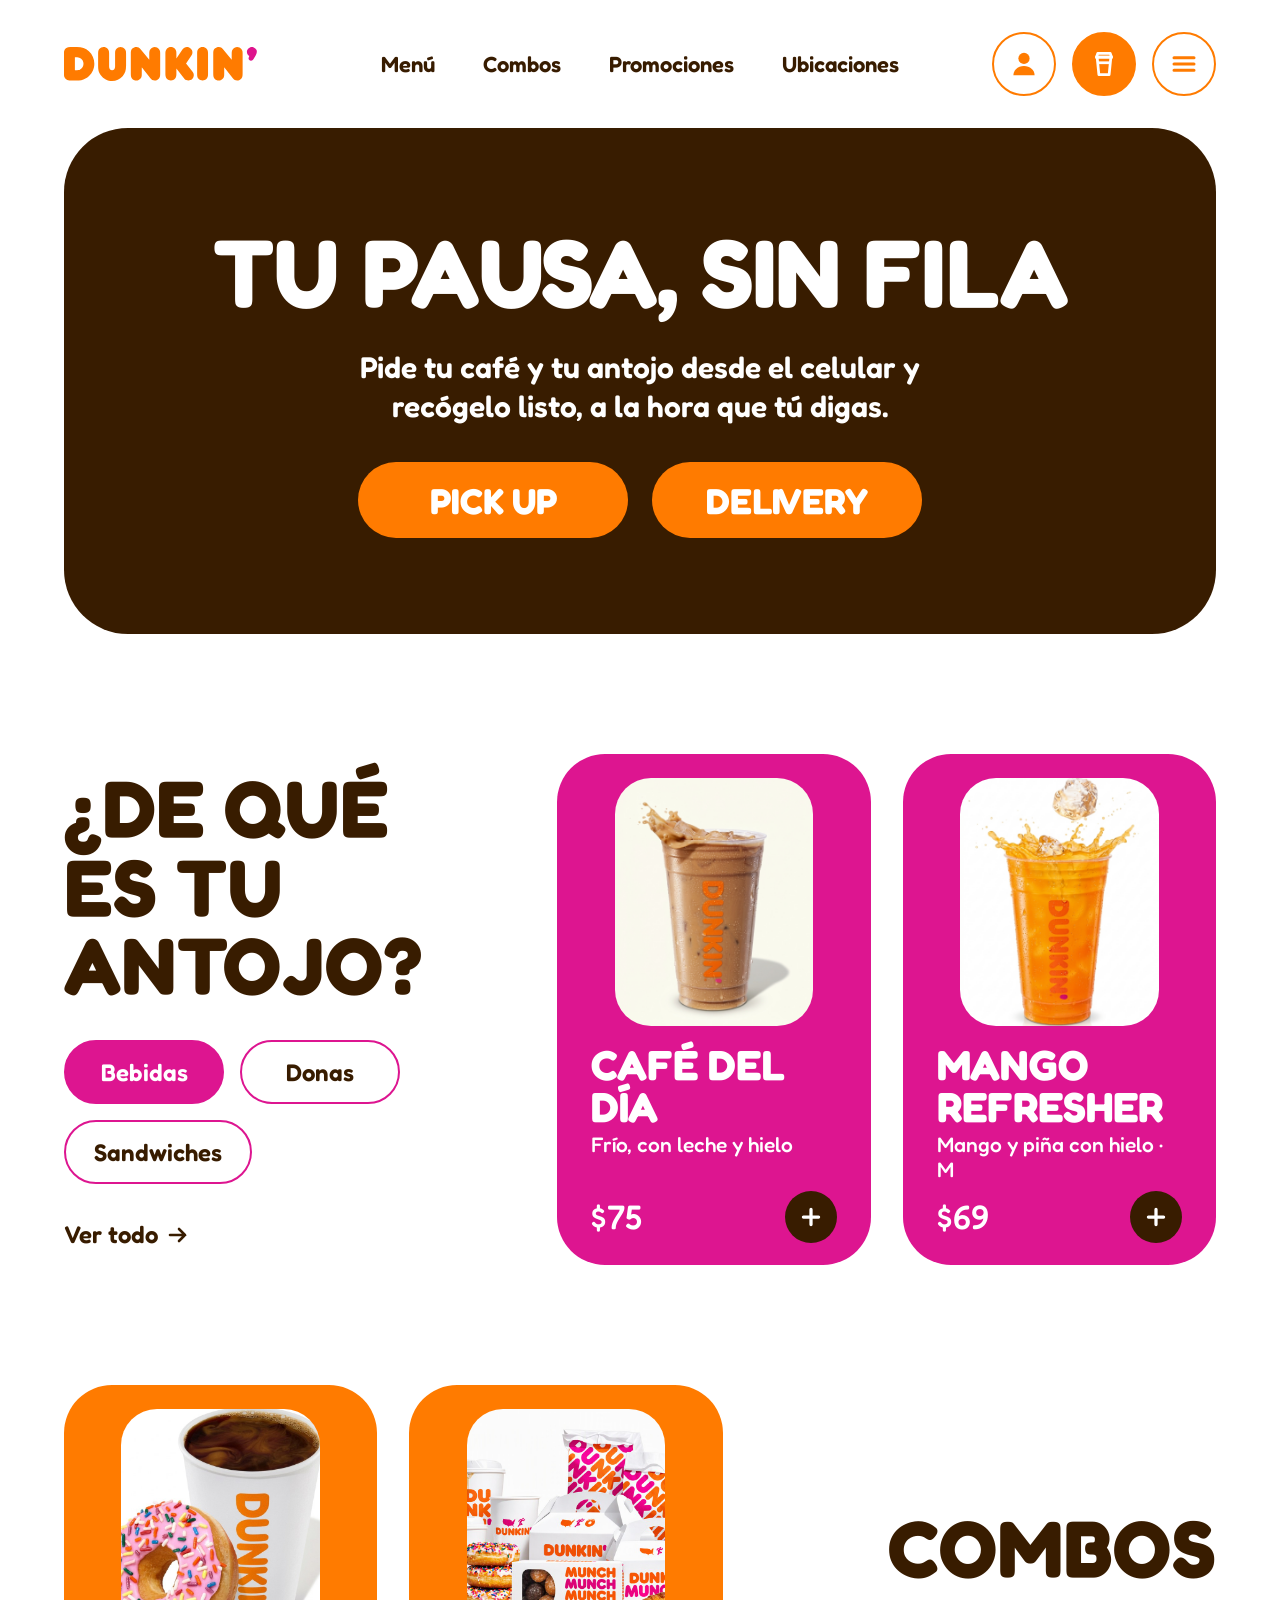
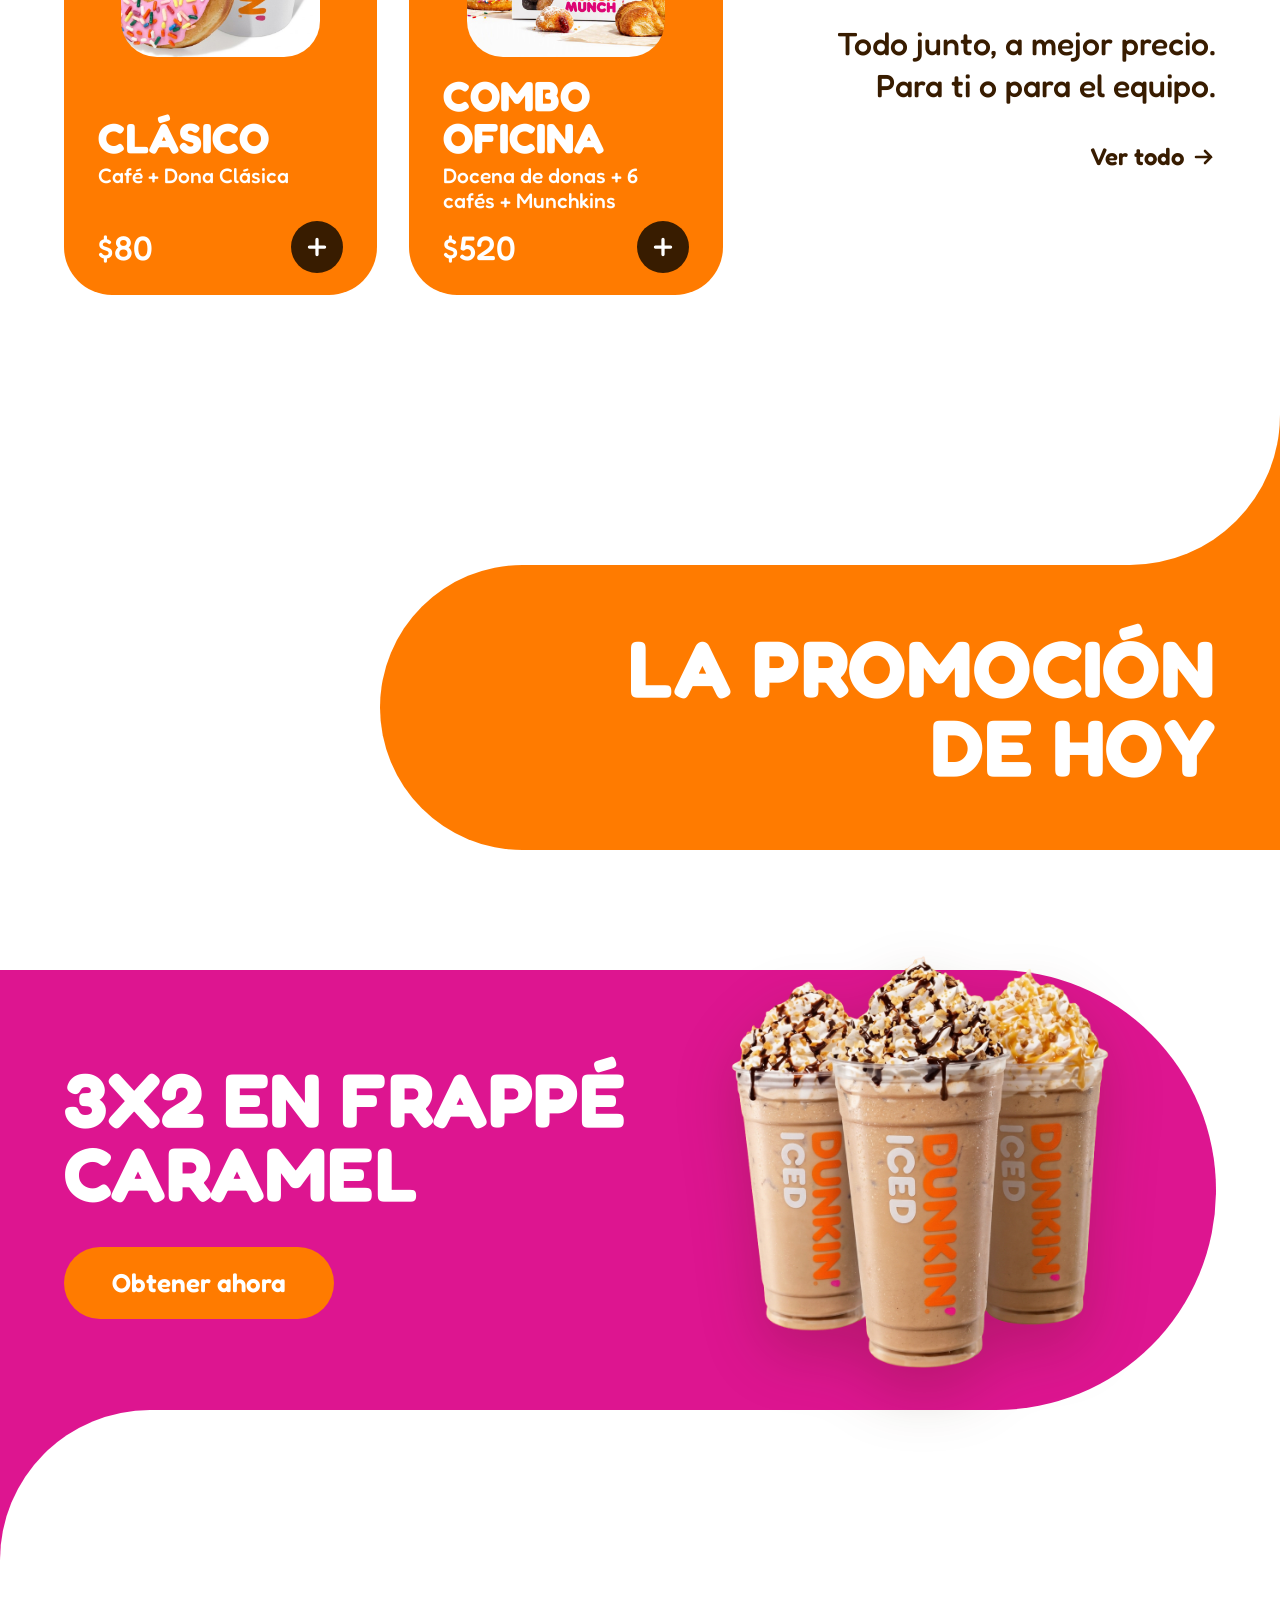
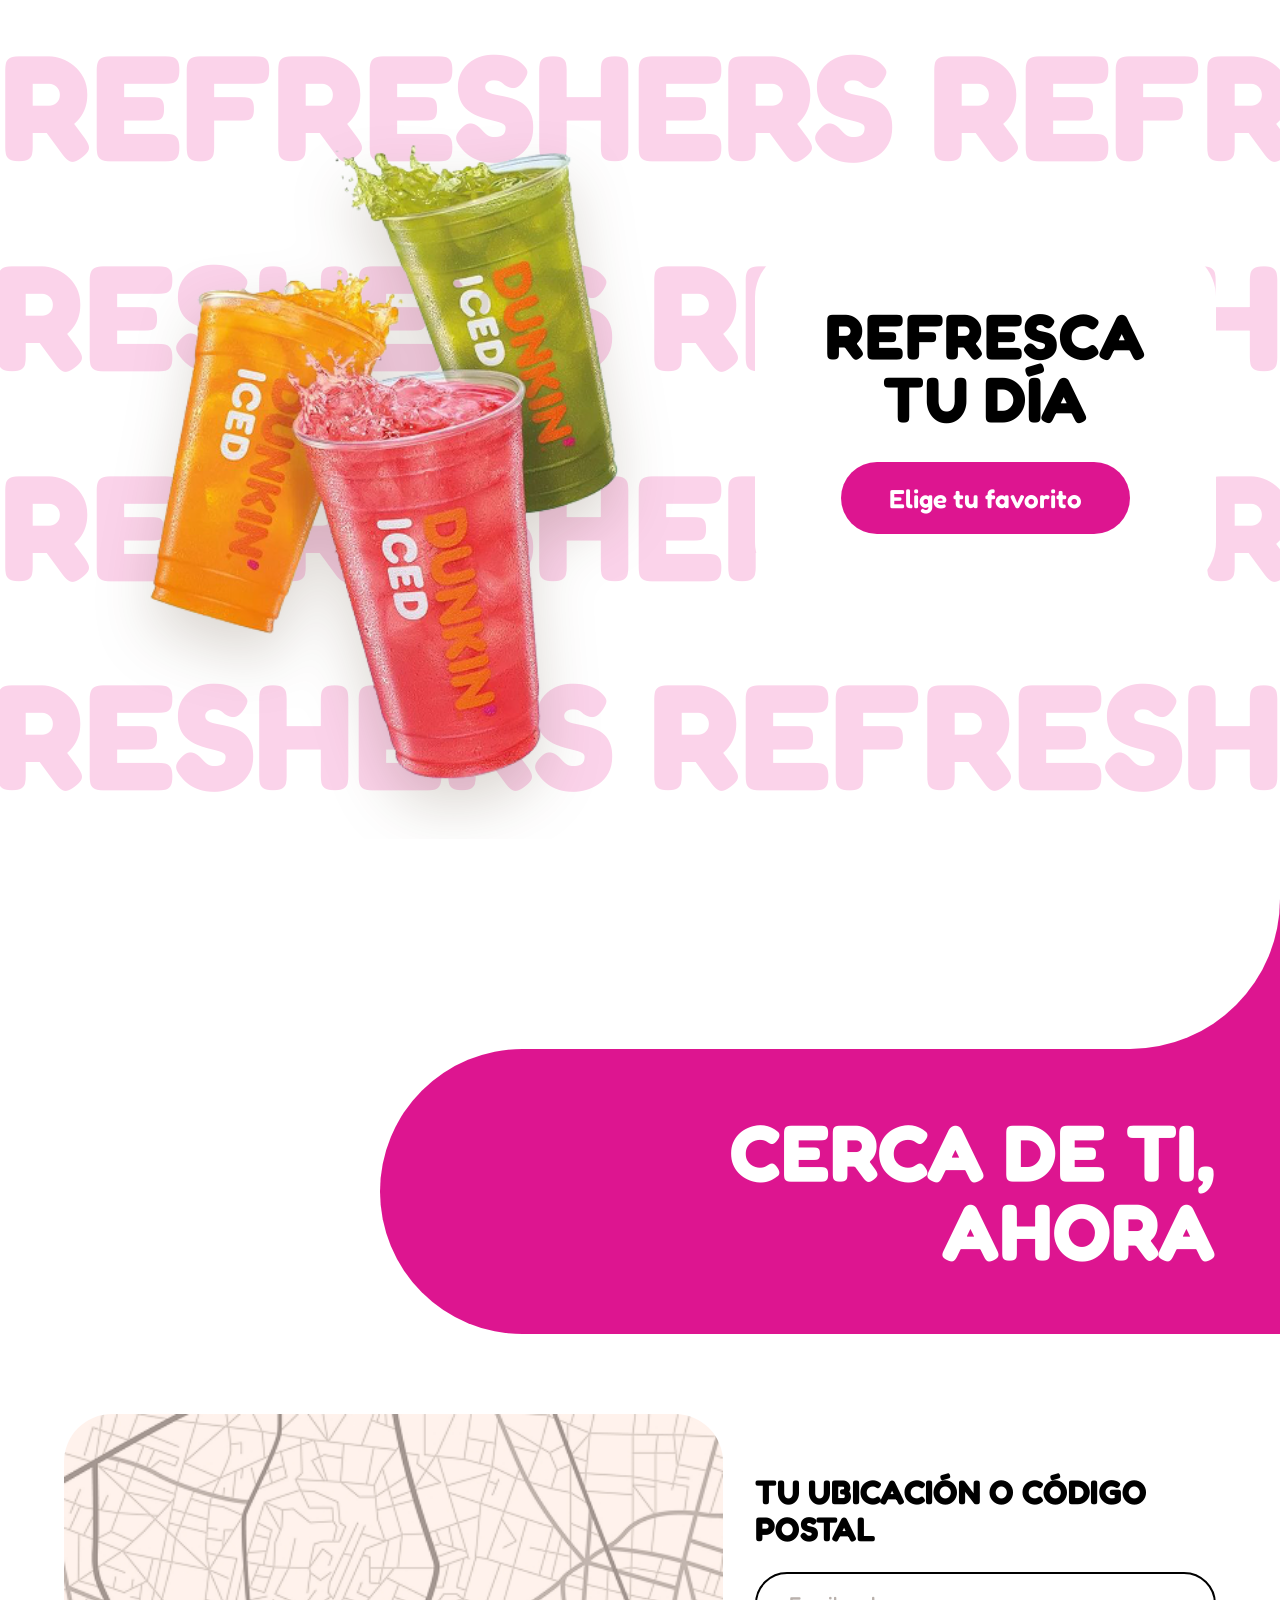
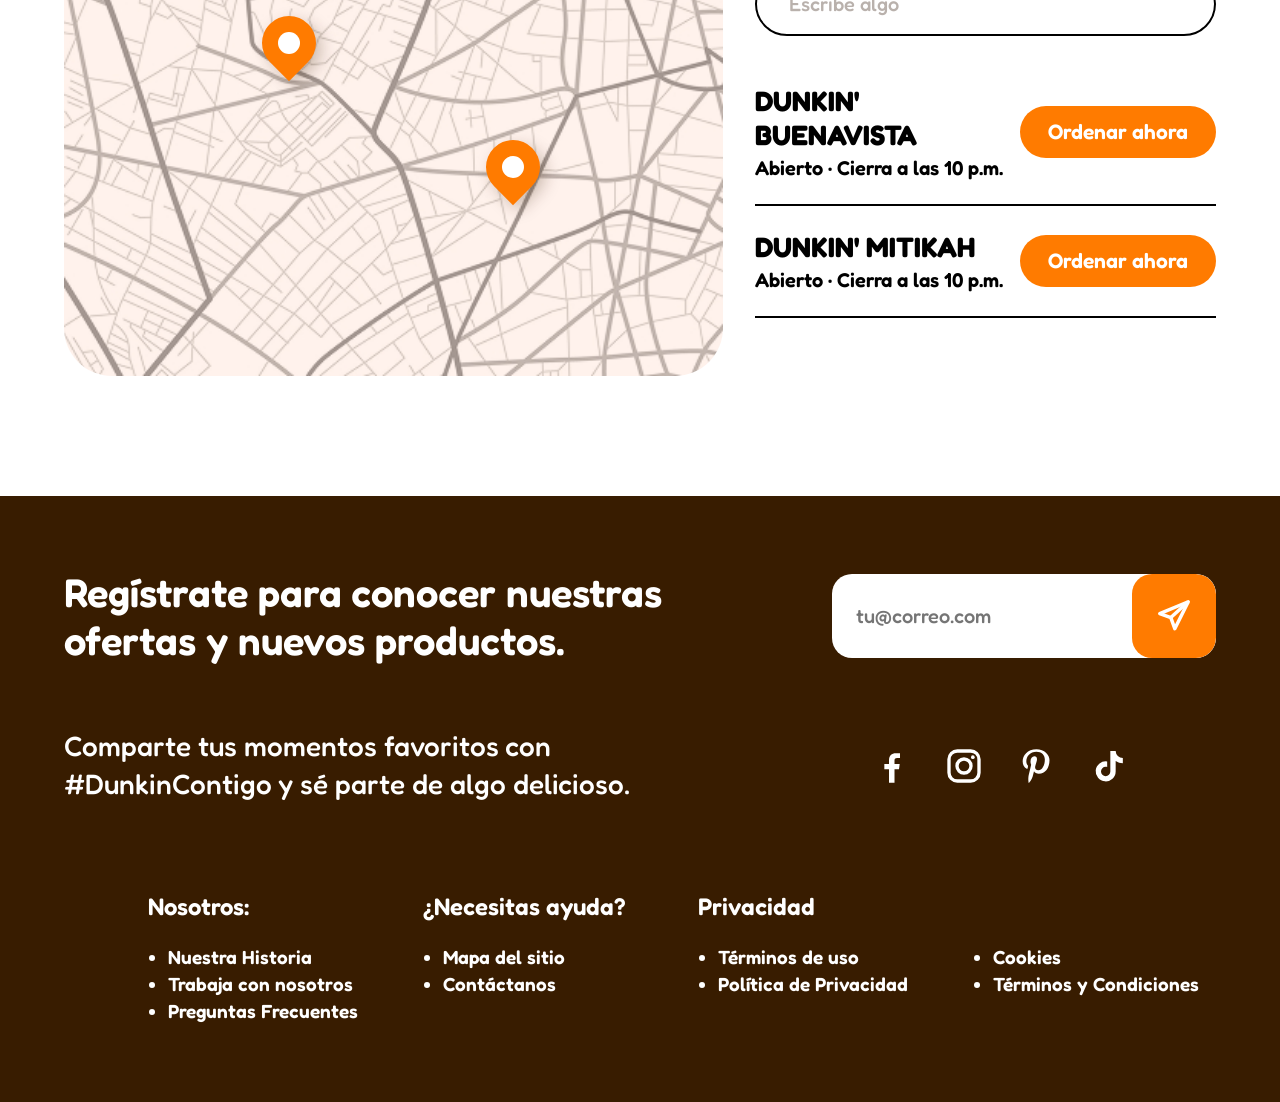
==== index.html @ 690b3f0c "Rediseño Dunkin': landing y pantallas de menú Landing, Bebidas, Refreshers, Donas, Sándwiches y Comb" ====
<!DOCTYPE html>
<html lang="es">
<head>
  <meta charset="UTF-8">
  <meta name="viewport" content="width=device-width, initial-scale=1.0">
  <title>Dunkin' | Tu pausa, sin fila</title>
  <meta name="description" content="Pide tu café y tu antojo desde el celular y recógelo listo, a la hora que tú digas.">

  <!-- Tipografía: Fredoka (Google Fonts) -->
  <link rel="preconnect" href="https://fonts.googleapis.com">
  <link rel="preconnect" href="https://fonts.gstatic.com" crossorigin>
  <link href="https://fonts.googleapis.com/css2?family=Fredoka:wdth,wght@75..125,300..700&display=swap" rel="stylesheet">

  <link rel="stylesheet" href="css/styles.css?v=3">
</head>
<body>
<div class="page">

  <!-- ========== HEADER ========== -->
  <header class="header container">
    <a href="index.html" class="header__logo" aria-label="Dunkin' inicio">
      <img src="img/logo.svg" alt="Dunkin'" width="194" height="34">
    </a>

    <nav class="header__nav" id="menu-principal" aria-label="Principal">
      <a href="bebidas.html">Menú</a>
      <a href="#combos">Combos</a>
      <a href="#promocion">Promociones</a>
      <a href="#ubicaciones">Ubicaciones</a>
    </nav>

    <div class="header__actions">
      <a href="#" class="icon-btn icon-btn--outline" aria-label="Mi cuenta">
        <svg viewBox="0 0 24 24" aria-hidden="true"><circle cx="12" cy="7.5" r="4.5" fill="currentColor"/><path d="M3.5 21c0-4.4 3.8-7.5 8.5-7.5s8.5 3.1 8.5 7.5z" fill="currentColor"/></svg>
      </a>
      <a href="bebidas.html#carrito" class="icon-btn icon-btn--fill" aria-label="Mi pedido">
        <svg viewBox="0 0 24 24" aria-hidden="true" fill="none" stroke="currentColor" stroke-width="2.2" stroke-linejoin="round"><path d="M7 3.5h10l1 3H6z"/><path d="M5 6.5h14"/><path d="M6.5 6.5l1.4 14h8.2l1.4-14"/><path d="M7.2 11h9.6"/></svg>
        <span class="cart-badge" id="cart-badge" hidden>0</span>
      </a>
      <button class="icon-btn icon-btn--outline header__burger" id="burger" aria-label="Abrir menú" aria-expanded="false" aria-controls="menu-panel">
        <svg viewBox="0 0 24 24" aria-hidden="true" fill="none" stroke="currentColor" stroke-width="2.4" stroke-linecap="round"><path d="M4 7h16M4 12h16M4 17h16"/></svg>
      </button>
    </div>

    <!-- Menú desplegable (botón de 3 líneas) -->
    <nav class="menu-panel" id="menu-panel" aria-label="Menú completo" hidden>
      <ul>
        <li><a href="bebidas.html">Menú</a></li>
        <li><a href="#combos">Combos</a></li>
        <li><a href="#promocion">Promociones</a></li>
        <li><a href="#ubicaciones">Ubicaciones</a></li>
      </ul>
      <ul class="menu-panel__sub">
        <li><a href="#">Nuestra Historia</a></li>
        <li><a href="#">Preguntas Frecuentes</a></li>
        <li><a href="#">Contáctanos</a></li>
      </ul>
    </nav>
  </header>

  <main>

    <!-- ========== HERO ========== -->
    <section class="container">
      <div class="hero">
        <h1 class="hero__title">Tu pausa, sin fila</h1>
        <p class="hero__text">Pide tu café y tu antojo desde el celular y recógelo listo, a la hora que tú digas.</p>
        <div class="hero__actions">
          <a href="#ubicaciones" class="btn btn--orange btn--xl">Pick up</a>
          <a href="#" class="btn btn--orange btn--xl">Delivery</a>
        </div>
      </div>
    </section>

    <!-- ========== ¿DE QUÉ ES TU ANTOJO? ========== -->
    <section class="feature container" id="antojo">
      <div class="feature__side">
        <h2 class="title-xl">¿De qué es tu antojo?</h2>

        <div class="tabs" role="tablist" aria-label="Categorías del menú">
          <button class="tab is-active" role="tab" aria-selected="true" data-cat="bebidas">Bebidas</button>
          <button class="tab" role="tab" aria-selected="false" data-cat="donas">Donas</button>
          <button class="tab" role="tab" aria-selected="false" data-cat="sandwiches">Sandwiches</button>
        </div>

        <a href="bebidas.html" class="link-more" id="antojo-ver-todo">Ver todo
          <svg viewBox="0 0 24 24" aria-hidden="true" fill="none" stroke="currentColor" stroke-width="2.6" stroke-linecap="round"><path d="M4 12h15M13 6l6 6-6 6"/></svg>
        </a>
      </div>

      <!-- Las tarjetas se generan con JS según la pestaña (ver js/main.js) -->
      <div class="feature__cards" id="antojo-cards" role="tabpanel" aria-live="polite"></div>
    </section>

    <!-- ========== COMBOS ========== -->
    <section class="feature feature--reverse container" id="combos">
      <div class="feature__cards">
        <article class="card card--orange">
          <div class="card__media">
            <img src="img/combos/clasico.jpg" alt="Café con dona glaseada">
          </div>
          <h3 class="card__title">Clásico</h3>
          <p class="card__desc">Café + Dona Clásica</p>
          <div class="card__foot">
            <p class="card__price">$80</p>
            <button class="add-btn" data-name="Clásico" data-price="80" aria-label="Agregar Clásico">
              <svg viewBox="0 0 24 24" aria-hidden="true"><path d="M12 5v14M5 12h14"/></svg>
            </button>
          </div>
        </article>

        <article class="card card--orange">
          <div class="card__media">
            <img src="img/combos/combo_oficina.jpg" alt="Caja de donas con seis cafés">
          </div>
          <h3 class="card__title">Combo oficina</h3>
          <p class="card__desc">Docena de donas + 6 cafés + Munchkins</p>
          <div class="card__foot">
            <p class="card__price">$520</p>
            <button class="add-btn" data-name="Combo oficina" data-price="520" aria-label="Agregar Combo oficina">
              <svg viewBox="0 0 24 24" aria-hidden="true"><path d="M12 5v14M5 12h14"/></svg>
            </button>
          </div>
        </article>
      </div>

      <div class="feature__side feature__side--right">
        <h2 class="title-xl">Combos</h2>
        <p class="feature__text">Todo junto, a mejor precio.<br>Para ti o para el equipo.</p>
        <a href="combos.html" class="link-more">Ver todo
          <svg viewBox="0 0 24 24" aria-hidden="true" fill="none" stroke="currentColor" stroke-width="2.6" stroke-linecap="round"><path d="M4 12h15M13 6l6 6-6 6"/></svg>
        </a>
      </div>
    </section>

    <!-- ========== LA PROMOCIÓN DE HOY ========== -->
    <section id="promocion" class="promo-section">
      <!-- Conector: caja naranja debajo de una blanca con esquina redondeada -->
      <div class="conector conector--orange" aria-hidden="true"><div class="conector__blanco"></div></div>
      <div class="label-box label-box--orange">
        <h2 class="title-xl">La promoción<br>de hoy</h2>
      </div>

      <div class="promo">
        <div class="promo__text">
          <h3 class="title-lg">3x2 en frappé<br>caramel</h3>
          <a href="#" class="btn btn--orange btn--lg">Obtener ahora</a>
        </div>
        <img class="promo__img" src="img/frappes.png" alt="Tres frappés de caramelo con crema batida">
      </div>
      <!-- Conector inferior: la banda rosa baja por la izquierda y se curva hacia el blanco -->
      <div class="conector conector--pink conector--bottom" aria-hidden="true"><div class="conector__blanco"></div></div>
    </section>

    <!-- ========== REFRESHERS ========== -->
    <section class="refreshers">
      <div class="refreshers__words" aria-hidden="true">
        <span>Refreshers Refreshers Refreshers</span>
        <span>Refreshers Refreshers Refreshers</span>
        <span>Refreshers Refreshers Refreshers</span>
        <span>Refreshers Refreshers Refreshers</span>
      </div>

      <div class="refreshers__inner container">
        <img class="refreshers__img" src="img/rfrshrs.png" alt="Refreshers de mango, fresa y té verde">
        <div class="refreshers__cta">
          <h2 class="title-lg">Refresca tu día</h2>
          <a href="refreshers.html" class="btn btn--pink btn--lg">Elige tu favorito</a>
        </div>
      </div>
    </section>

    <!-- ========== CERCA DE TI ========== -->
    <section id="ubicaciones" class="locations-section">
      <div class="conector conector--pink" aria-hidden="true"><div class="conector__blanco"></div></div>
      <div class="label-box label-box--pink">
        <h2 class="title-xl">Cerca de ti,<br>ahora</h2>
      </div>

      <div class="locations container">
        <div class="locations__map">
          <img src="img/mapa.jpg" alt="Mapa con las sucursales cercanas">
          <span class="pin" style="left:30%; top:36%;" aria-hidden="true"></span>
          <span class="pin" style="left:64%; top:58%;" aria-hidden="true"></span>
        </div>

        <div class="locations__panel">
          <label for="buscar-sucursal" class="locations__label">Tu ubicación o código postal</label>
          <input id="buscar-sucursal" class="input" type="search" placeholder="Escribe algo" autocomplete="postal-code">

          <ul class="stores" id="stores">
            <li class="store" data-search="buenavista cuauhtemoc 06350">
              <div>
                <h3 class="store__name">Dunkin' Buenavista</h3>
                <p class="store__hours">Abierto · Cierra a las 10 p.m.</p>
              </div>
              <a href="#" class="btn btn--orange btn--sm">Ordenar ahora</a>
            </li>
            <li class="store" data-search="mitikah coyoacan 04000 benito juarez">
              <div>
                <h3 class="store__name">Dunkin' Mitikah</h3>
                <p class="store__hours">Abierto · Cierra a las 10 p.m.</p>
              </div>
              <a href="#" class="btn btn--orange btn--sm">Ordenar ahora</a>
            </li>
          </ul>
          <p class="stores__empty" id="stores-empty" hidden>No encontramos sucursales con ese dato. Prueba con otra colonia o código postal.</p>
        </div>
      </div>
    </section>

  </main>

  <!-- ========== FOOTER ========== -->
  <footer class="footer">
    <div class="container">
      <div class="footer__top">
        <h2 class="footer__title"><span class="solo-escritorio">Regístrate para conocer nuestras ofertas y nuevos productos.</span><span class="solo-movil">Promos y nuevos productos directo a tu correo</span></h2>

        <form class="newsletter" id="newsletter" novalidate>
          <label for="correo" class="sr-only">Correo electrónico</label>
          <input id="correo" type="email" placeholder="tu@correo.com" autocomplete="email" required>
          <button type="submit" aria-label="Enviar correo">
            <svg viewBox="0 0 24 24" aria-hidden="true" fill="none" stroke="currentColor" stroke-width="2.2" stroke-linejoin="round"><path d="M21 3L3 10.5l7 2.5 2.5 7z"/><path d="M21 3L10 13"/></svg>
          </button>
          <p class="newsletter__msg" id="newsletter-msg" role="status"></p>
        </form>
      </div>

      <div class="footer__middle">
        <p class="footer__text">Comparte tus momentos favoritos con<br>#DunkinContigo y sé parte de algo delicioso.</p>

        <div class="social">
          <a href="#" aria-label="Facebook"><svg viewBox="0 0 24 24" aria-hidden="true" fill="currentColor"><path d="M13.5 22v-8h2.7l.4-3.2h-3.1V8.8c0-.9.3-1.6 1.6-1.6h1.7V4.4c-.3 0-1.3-.1-2.5-.1-2.5 0-4.1 1.5-4.1 4.2v2.3H7.4V14h2.8v8z"/></svg></a>
          <a href="#" aria-label="Instagram"><svg viewBox="0 0 24 24" aria-hidden="true" fill="none" stroke="currentColor" stroke-width="2"><rect x="3" y="3" width="18" height="18" rx="5"/><circle cx="12" cy="12" r="4.2"/><circle cx="17.3" cy="6.7" r="1.1" fill="currentColor" stroke="none"/></svg></a>
          <a href="#" class="social__pin" aria-label="Pinterest"><svg viewBox="0 0 24 24" aria-hidden="true" fill="currentColor"><path d="M12.3 2C6.8 2 4 5.9 4 9.2c0 2 .8 3.8 2.4 4.4.3.1.5 0 .6-.3l.2-1c.1-.3 0-.4-.2-.7-.5-.6-.8-1.3-.8-2.4 0-3.1 2.3-5.8 6-5.8 3.3 0 5.1 2 5.1 4.7 0 3.5-1.6 6.5-3.9 6.5-1.3 0-2.2-1-1.9-2.3.4-1.5 1.1-3.2 1.1-4.3 0-1-.5-1.8-1.6-1.8-1.3 0-2.3 1.3-2.3 3.1 0 1.1.4 1.9.4 1.9l-1.5 6.4c-.4 1.9-.1 4.2 0 4.4 0 .1.2.2.3.1.1-.2 1.6-2 2.1-3.8l.8-3.2c.4.8 1.6 1.5 2.9 1.5 3.8 0 6.4-3.5 6.4-8.1C20.2 5.4 17 2 12.3 2z"/></svg></a>
          <a href="#" aria-label="TikTok"><svg viewBox="0 0 24 24" aria-hidden="true" fill="currentColor"><path d="M16.6 3h-3.2v12.3a2.8 2.8 0 1 1-2.8-2.8c.3 0 .6 0 .9.1V9.3a6 6 0 1 0 5.1 6V9a7.4 7.4 0 0 0 4.3 1.4V7.2a4.3 4.3 0 0 1-4.3-4.2z"/></svg></a>
        </div>
      </div>

      <div class="footer__links">
        <div class="footer__col">
          <h3>Nosotros:</h3>
          <ul>
            <li><a href="#">Nuestra Historia</a></li>
            <li><a href="#">Trabaja con nosotros</a></li>
            <li><a href="#">Preguntas Frecuentes</a></li>
          </ul>
        </div>
        <div class="footer__col">
          <h3>¿Necesitas ayuda?</h3>
          <ul>
            <li><a href="#">Mapa del sitio</a></li>
            <li><a href="#">Contáctanos</a></li>
          </ul>
        </div>
        <div class="footer__col">
          <h3>Privacidad</h3>
          <ul>
            <li><a href="#">Términos de uso</a></li>
            <li><a href="#">Política de Privacidad</a></li>
          </ul>
        </div>
        <div class="footer__col footer__col--no-title">
          <ul>
            <li><a href="#">Cookies</a></li>
            <li><a href="#">Términos y Condiciones</a></li>
          </ul>
        </div>
      </div>
    </div>
  </footer>

  <div class="toast" id="toast" role="status" aria-live="polite"></div>
</div>

<script src="js/carrito.js?v=3"></script>
<script src="js/main.js?v=3"></script>
</body>
</html>
---- css/styles.css ----
/* =========================================================
   DUNKIN' · Landing (desktop 1512 px + adaptación a móvil)
   Rediseño: Yañez Cruz María Fernanda Daniela
   ========================================================= */

/* ---------- 1. Variables ---------- */
:root {
  /* Colores de marca */
  --orange: #FF7B00;
  --pink: #DD1590;
  --brown: #381C00;
  --pink-soft: #FBD3EA;
  --white: #FFFFFF;
  --black: #000000;
  --gray-placeholder: #B9B1AC;

  /* Tipografía */
  --font: "Fredoka", "Arial Rounded MT Bold", sans-serif;

  /* Medidas */
  --page: 1512px;        /* ancho del frame de escritorio */
  --gutter: 64px;        /* margen lateral */
  --gap: 32px;           /* separación entre columnas */
  --radius-xl: 64px;
  --radius-lg: 48px;
  --radius-md: 36px;
  --radius-sm: 20px;
}

/* ---------- 2. Tipografía Fredoka (clases de Google Fonts) ---------- */
.fredoka-regular,
.fredoka-medium,
.fredoka-semibold,
.fredoka-bold,
body {
  font-family: var(--font);
  font-optical-sizing: auto;
  font-style: normal;
  font-variation-settings: "wdth" 100;
}
.fredoka-regular  { font-weight: 400; }
.fredoka-medium   { font-weight: 500; }
.fredoka-semibold { font-weight: 600; }
.fredoka-bold     { font-weight: 700; }

/* ---------- 3. Base ---------- */
*,
*::before,
*::after { box-sizing: border-box; }

html { scroll-behavior: smooth; }

body {
  margin: 0;
  background: var(--white);
  color: var(--brown);
  font-weight: 500;
}

img { display: block; max-width: 100%; }
[hidden] { display: none !important; }
a { color: inherit; }
ul { margin: 0; padding: 0; }
h1, h2, h3, p { margin: 0; }
button { font: inherit; }

.page {
  max-width: var(--page);
  margin: 0 auto;
  overflow: hidden;
}

.container {
  padding-left: var(--gutter);
  padding-right: var(--gutter);
}

.solo-movil { display: none; }
.sr-only {
  position: absolute;
  width: 1px; height: 1px;
  overflow: hidden;
  clip: rect(0 0 0 0);
  white-space: nowrap;
}

:focus-visible {
  outline: 3px solid var(--brown);
  outline-offset: 3px;
}

/* Títulos en mayúsculas */
.title-xl,
.title-lg {
  font-weight: 700;
  text-transform: uppercase;
  line-height: 0.98;
  letter-spacing: 0.01em;
  text-wrap: balance;
}
.title-xl { font-size: 80px; }
.title-lg { font-size: 64px; }

/* ---------- 4. Botones ---------- */
.btn {
  display: inline-flex;
  align-items: center;
  justify-content: center;
  border: 0;
  border-radius: 999px;
  font-weight: 600;
  text-decoration: none;
  cursor: pointer;
  transition: transform .15s ease, filter .15s ease;
}
.btn:hover { transform: translateY(-2px); filter: brightness(1.05); }

.btn--orange { background: var(--orange); color: var(--white); }
.btn--pink   { background: var(--pink);   color: var(--white); }

.btn--xl { height: 76px; min-width: 270px; padding: 0 36px; font-size: 36px; font-weight: 700; text-transform: uppercase; }
.btn--lg { height: 72px; padding: 0 48px; font-size: 26px; }
.btn--sm { height: 52px; padding: 0 28px; font-size: 21px; white-space: nowrap; }

.icon-btn {
  position: relative;
  width: 64px;
  height: 64px;
  border-radius: 50%;
  display: flex;
  align-items: center;
  justify-content: center;
  border: 2.5px solid var(--orange);
  cursor: pointer;
  text-decoration: none;
}
.icon-btn svg { width: 30px; height: 30px; }
.icon-btn--outline { background: var(--white); color: var(--orange); }
.icon-btn--fill    { background: var(--orange); color: var(--white); }

.cart-badge {
  position: absolute;
  top: -4px;
  right: -4px;
  min-width: 26px;
  height: 26px;
  padding: 0 6px;
  border-radius: 13px;
  background: var(--pink);
  color: var(--white);
  font-size: 15px;
  font-weight: 700;
  display: flex;
  align-items: center;
  justify-content: center;
}

.add-btn {
  width: 60px;
  height: 60px;
  flex: 0 0 auto;
  border: 0;
  border-radius: 50%;
  background: var(--brown);
  color: var(--white);
  display: flex;
  align-items: center;
  justify-content: center;
  cursor: pointer;
  transition: transform .15s ease;
}
.add-btn:hover { transform: scale(1.06); }
.add-btn svg { width: 30px; height: 30px; fill: none; stroke: currentColor; stroke-width: 3; stroke-linecap: round; }

.link-more {
  display: inline-flex;
  align-items: center;
  gap: 8px;
  font-size: 24px;
  font-weight: 600;
  text-decoration: none;
}
.link-more svg { width: 24px; height: 24px; transition: transform .15s ease; }
.link-more:hover svg { transform: translateX(4px); }

/* ---------- 5. Header ---------- */
.header {
  display: grid;
  grid-template-columns: 1fr auto 1fr;
  align-items: center;
  gap: 24px;
  padding-top: 32px;
  padding-bottom: 32px;
}
.header__logo img { width: 194px; height: auto; }

.header__nav {
  display: flex;
  gap: 48px;
  font-size: 22px;
  font-weight: 600;
}
.header__nav a { text-decoration: none; }
.header__nav a:hover { color: var(--orange); }

.header__actions {
  display: flex;
  gap: 16px;
  justify-content: flex-end;
}
.header { position: relative; }

/* Panel del menú (botón de 3 líneas) */
.menu-panel {
  position: absolute;
  top: calc(100% - 12px);
  right: var(--gutter);
  z-index: 30;
  width: 340px;
  padding: 28px 32px;
  border-radius: var(--radius-lg);
  background: var(--white);
  box-shadow: 0 18px 40px rgba(56, 28, 0, .18);
  display: flex;
  flex-direction: column;
  gap: 20px;
}
.menu-panel ul { list-style: none; display: flex; flex-direction: column; gap: 10px; }
.menu-panel a { text-decoration: none; font-size: 26px; font-weight: 600; }
.menu-panel a:hover { color: var(--orange); }
.menu-panel__sub { padding-top: 18px; border-top: 2px solid var(--pink-soft); }
.menu-panel__sub a { font-size: 19px; font-weight: 500; }


/* ---------- Header de páginas internas: botón de regreso + logo ---------- */
.header__brand { display: flex; align-items: center; gap: 20px; }
.back-btn {
  width: 56px;
  height: 56px;
  flex: 0 0 auto;
  border-radius: 50%;
  background: var(--orange);
  color: var(--white);
  display: flex;
  align-items: center;
  justify-content: center;
  transition: transform .15s ease;
}
.back-btn:hover { transform: translateX(-3px); }
.back-btn svg { width: 28px; height: 28px; }

/* ---------- 6. Hero ---------- */
.hero {
  background: var(--brown);
  color: var(--white);
  border-radius: var(--radius-xl);
  padding: 96px 48px;
  display: flex;
  flex-direction: column;
  align-items: center;
  gap: 28px;
  text-align: center;
}
.hero__title {
  font-size: 96px;
  font-weight: 700;
  text-transform: uppercase;
  line-height: 1;
}
.hero__text {
  max-width: 660px;
  font-size: 30px;
  font-weight: 600;
  line-height: 1.3;
}
.hero__actions {
  display: flex;
  gap: 24px;
  margin-top: 8px;
}

/* ---------- 7. Secciones con tarjetas (antojo / combos) ----------
   Rejilla de 12 columnas: texto en 5, tarjetas en 7.
   Las dos secciones comparten la misma rejilla para que
   los bordes de las tarjetas y los textos queden alineados. */
.feature {
  display: grid;
  grid-template-columns: repeat(12, minmax(0, 1fr));
  column-gap: var(--gap);
  align-items: center;
  padding-top: 120px;
}
.feature__side  { grid-column: 1 / span 5; display: flex; flex-direction: column; align-items: flex-start; gap: 36px; }
.feature__cards { grid-column: 6 / span 7; display: grid; grid-template-columns: repeat(2, minmax(0, 1fr)); gap: var(--gap); }

.feature--reverse .feature__cards { grid-column: 1 / span 7; grid-row: 1; }
.feature--reverse .feature__side  { grid-column: 8 / span 5; grid-row: 1; align-items: flex-end; text-align: right; }

.feature__text { font-size: 32px; font-weight: 500; line-height: 1.3; }

/* Pestañas */
.tabs { display: flex; flex-wrap: wrap; gap: 16px; }
.tab {
  height: 64px;
  min-width: 160px;
  padding: 0 28px;
  border: 2.5px solid var(--pink);
  border-radius: 999px;
  background: var(--white);
  color: var(--brown);
  font-size: 24px;
  font-weight: 600;
  cursor: pointer;
  transition: background .15s ease, color .15s ease;
}
.tab:hover { background: var(--pink-soft); }
.tab.is-active { background: var(--pink); color: var(--white); }

/* Tarjeta de producto
   Las tarjetas de una misma fila comparten filas (subgrid):
   foto · título · descripción · precio. Así el título, el precio
   y el botón quedan alineados sin dejar espacios vacíos. */
.feature__cards { grid-template-rows: repeat(4, auto); }
.card {
  display: grid;
  grid-row: span 4;
  grid-template-rows: subgrid;
  row-gap: 0;
  padding: 24px 26px 22px;
  border-radius: var(--radius-lg);
  color: var(--white);
}
.card--pink   { background: var(--pink); }
.card--orange { background: var(--orange); }

.card__media {
  width: 76%;
  aspect-ratio: 4 / 5;
  margin: 0 auto 18px;
  border-radius: var(--radius-md);
  background: var(--white);
  overflow: hidden;
  display: flex;
  align-items: center;
  justify-content: center;
}
.card__media img { width: 100%; height: 100%; object-fit: cover; }
.card__media--contain img { object-fit: contain; padding: 8%; }
.card__media--empty { color: var(--gray-placeholder); font-size: 18px; text-align: center; padding: 24px; }

.card__title {
  padding: 0 8px;
  font-size: 42px;
  font-weight: 700;
  text-transform: uppercase;
  line-height: 1;
  align-self: end;
}
.card__desc {
  padding: 0 8px;
  margin-top: 4px;
  font-size: 21px;
  font-weight: 500;
  line-height: 1.2;
}
.card__desc:empty { margin-top: 0; }
.card__foot {
  display: flex;
  align-items: center;
  justify-content: space-between;
  gap: 12px;
  padding: 0 8px;
  margin-top: 8px;
}
.card .add-btn { width: 52px; height: 52px; }
.card .add-btn svg { width: 26px; height: 26px; }
.card__price { font-size: 34px; font-weight: 500; }

/* ---------- 8. Cajas de título (bloques de color con border-radius) ---------- */
.label-box {
  width: min(900px, 100%);
  margin-left: auto;
  padding: 64px var(--gutter) 64px 120px;
  border-radius: 999px 0 0 999px;        /* lado izquierdo totalmente redondo */
  color: var(--white);
  text-align: right;
}
.label-box--orange { background: var(--orange); }
.label-box--pink   { background: var(--pink); }

/* Conector: caja de color debajo de una blanca.
   La esquina redondeada de la blanca deja ver el color
   y une visualmente la caja de título con lo de arriba. */
.conector { --c: var(--orange); background: var(--c); }
.conector--orange { --c: var(--orange); }
.conector--pink   { --c: var(--pink); }
.conector__blanco {
  height: 150px;
  background: var(--white);
  border-bottom-right-radius: 150px;
}
/* Versión inferior: el color baja por la izquierda y se curva hacia el blanco */
.conector--bottom .conector__blanco {
  border-bottom-right-radius: 0;
  border-top-left-radius: 150px;
}

/* ---------- 9. Promoción ---------- */
.promo-section { padding-top: 120px; }
.promo__text .title-lg { font-size: 76px; }

.promo {
  margin-top: 120px;
  margin-right: var(--gutter);
  border-radius: 0 999px 999px 0;        /* lado derecho totalmente redondo */
  background: var(--pink);
  display: grid;
  grid-template-columns: repeat(12, minmax(0, 1fr));
  column-gap: var(--gap);
  align-items: center;
  min-height: 440px;
}
.promo__text {
  grid-column: 1 / span 7;
  padding: 88px 0 88px var(--gutter);
  display: flex;
  flex-direction: column;
  align-items: flex-start;
  gap: 36px;
  color: var(--white);
}
.promo__img {
  grid-column: 8 / span 4;
  width: min(520px, 100%);
  margin: -150px auto -40px;
  filter: drop-shadow(0 24px 30px rgba(56, 28, 0, .22));
}

/* ---------- 10. Refreshers ---------- */
.refreshers {
  position: relative;
  margin-top: 40px;
  padding: 40px 0;
  overflow: hidden;
}
.refreshers__words {
  position: absolute;
  inset: 0;
  display: flex;
  flex-direction: column;
  justify-content: space-around;
  pointer-events: none;
}
.refreshers__words span {
  font-size: 150px;
  font-weight: 700;
  line-height: 1;
  text-transform: uppercase;
  white-space: nowrap;
  color: var(--pink-soft);
}
.refreshers__words span:nth-child(even) { transform: translateX(-280px); }

.refreshers__inner {
  position: relative;
  display: grid;
  grid-template-columns: repeat(12, minmax(0, 1fr));
  column-gap: var(--gap);
  align-items: center;
}
.refreshers__img {
  grid-column: 1 / span 7;
  width: min(560px, 100%);
  justify-self: center;
  filter: drop-shadow(0 26px 30px rgba(56, 28, 0, .18));
}
.refreshers__cta {
  grid-column: 8 / span 5;
  background: var(--white);
  border-radius: var(--radius-lg);
  padding: 56px 40px;
  display: flex;
  flex-direction: column;
  align-items: center;
  gap: 32px;
  text-align: center;
  color: var(--black);
}

/* ---------- 11. Ubicaciones ---------- */
.locations-section { padding-top: 60px; }

.locations {
  display: grid;
  grid-template-columns: repeat(12, minmax(0, 1fr));
  column-gap: var(--gap);
  align-items: center;
  padding-top: 80px;
  padding-bottom: 120px;
}
.locations__map {
  grid-column: 1 / span 7;
  position: relative;
  aspect-ratio: 430 / 367;
  border-radius: var(--radius-lg);
  overflow: hidden;
}
.locations__map img { width: 100%; height: 100%; object-fit: cover; }

.pin {
  position: absolute;
  width: 54px;
  height: 54px;
  border-radius: 50% 50% 50% 0;
  transform: rotate(-45deg);
  background: var(--orange);
  box-shadow: 0 8px 16px rgba(56, 28, 0, .25);
}
.pin::after {
  content: "";
  position: absolute;
  inset: 16px;
  border-radius: 50%;
  background: var(--white);
}

.locations__panel {
  grid-column: 8 / span 5;
  display: flex;
  flex-direction: column;
  gap: 24px;
  color: var(--black);
}
.locations__label {
  font-size: 34px;
  font-weight: 700;
  text-transform: uppercase;
  line-height: 1.1;
}
.input {
  height: 64px;
  padding: 0 32px;
  border: 2.5px solid var(--black);
  border-radius: 999px;
  font: 500 20px var(--font);
  color: var(--brown);
}
.input::placeholder { color: var(--gray-placeholder); }

.stores { list-style: none; }
.store {
  display: flex;
  align-items: center;
  justify-content: space-between;
  gap: 16px;
  padding: 24px 0;
  border-bottom: 2.5px solid var(--black);
}
.store__name  { font-size: 28px; font-weight: 700; text-transform: uppercase; }
.store__hours { font-size: 20px; font-weight: 600; margin-top: 4px; }
.stores__empty { font-size: 20px; }

/* ---------- 12. Footer ---------- */
.footer {
  background: var(--brown);
  color: var(--white);
  padding: 72px 0 80px;
}
.footer__top,
.footer__middle {
  display: flex;
  align-items: center;
  justify-content: space-between;
  gap: 48px;
}
.footer__title {
  max-width: 720px;
  font-size: 40px;
  font-weight: 600;
  line-height: 1.2;
}

.newsletter {
  position: relative;
  display: flex;
  width: 440px;
  height: 84px;
  border-radius: var(--radius-sm);
  background: var(--white);
  overflow: hidden;
}
.newsletter input {
  flex: 1;
  min-width: 0;
  border: 0;
  padding: 0 24px;
  font: 500 20px var(--font);
  color: var(--brown);
  background: transparent;
}
.newsletter input:focus { outline: none; }
.newsletter:focus-within { outline: 3px solid var(--orange); outline-offset: 3px; }
.newsletter button {
  width: 84px;
  border: 0;
  border-radius: var(--radius-sm);
  background: var(--orange);
  color: var(--white);
  display: flex;
  align-items: center;
  justify-content: center;
  cursor: pointer;
}
.newsletter button svg { width: 38px; height: 38px; }
.newsletter__msg {
  position: absolute;
  left: 0;
  top: calc(100% + 10px);
  font-size: 16px;
  white-space: nowrap;
}

.footer__middle { margin-top: 64px; }
.footer__text { font-size: 28px; font-weight: 500; line-height: 1.35; }

.social { display: flex; gap: 32px; padding-right: 88px; }
.social a { display: flex; color: var(--white); transition: color .15s ease; }
.social a:hover { color: var(--orange); }
.social svg { width: 40px; height: 40px; }

.footer__links {
  display: grid;
  grid-template-columns: repeat(4, minmax(0, 1fr));
  gap: var(--gap);
  margin-top: 88px;
  padding-left: 84px;
}
.footer__col h3 { font-size: 24px; font-weight: 600; margin-bottom: 24px; }
.footer__col ul { list-style: disc; padding-left: 20px; display: flex; flex-direction: column; gap: 4px; }
.footer__col li { font-size: 19px; font-weight: 600; }
.footer__col a { text-decoration: none; }
.footer__col a:hover { color: var(--orange); }
.footer__col--no-title { padding-top: 53px; }   /* alinea con las listas que tienen título */


/* ---------- Botones de categorías del menú ---------- */
.cat-nav { display: flex; flex-wrap: wrap; gap: 10px; }
.cat-chip {
  display: inline-flex;
  align-items: center;
  height: 52px;
  padding: 0 20px;
  border: 2.5px solid var(--brown);
  border-radius: 999px;
  background: var(--white);
  color: var(--brown);
  font-size: 18px;
  font-weight: 600;
  text-decoration: none;
  white-space: nowrap;
  transition: background .15s ease, color .15s ease;
}
.cat-chip:hover { background: var(--pink-soft); }
.cat-chip.is-active { background: var(--brown); color: var(--white); }

/* ---------- Carrito (pantallas de menú) ---------- */
.cart { padding-top: 120px; padding-bottom: 120px; }
.cart__title { color: var(--black); margin-bottom: 24px; }
.cart__list { list-style: none; max-width: 980px; }
.cart-item {
  display: flex;
  align-items: center;
  justify-content: space-between;
  gap: 24px;
  padding: 28px 8px;
  border-bottom: 2px solid var(--brown);
}
.cart-item__name { font-size: 34px; font-weight: 600; line-height: 1.1; }
.cart-item__detail { font-size: 20px; margin-top: 6px; }
.cart-item__remove {
  height: 52px;
  min-width: 220px;
  padding: 0 28px;
  border: 0;
  border-radius: 999px;
  background: var(--brown);
  color: var(--white);
  font: 600 21px var(--font);
  cursor: pointer;
}
.cart-item__remove:hover { filter: brightness(1.3); }
.cart__empty { font-size: 22px; max-width: 980px; padding: 20px 8px; }
.cart__summary {
  max-width: 980px;
  display: flex;
  align-items: center;
  justify-content: space-between;
  gap: 24px;
  padding: 32px 8px 0;
}
.cart__total { font-size: 30px; font-weight: 500; }
.cart__total strong { font-weight: 700; margin-left: 12px; }


/* Barra fija con el resumen de la orden */
.cart-bar {
  position: fixed;
  left: 50%;
  bottom: 24px;
  z-index: 25;
  transform: translateX(-50%);
  width: min(640px, calc(100% - 32px));
  min-height: 68px;
  padding: 10px 12px 10px 28px;
  border-radius: 999px;
  background: var(--brown);
  color: var(--white);
  display: flex;
  align-items: center;
  gap: 16px;
  text-decoration: none;
  box-shadow: 0 14px 30px rgba(56, 28, 0, .28);
}
.cart-bar__label { font-size: 20px; font-weight: 400; letter-spacing: .01em; }
.cart-bar__count { font-size: 18px; font-weight: 300; letter-spacing: .01em; opacity: .9; }
.cart-bar__total { font-size: 22px; font-weight: 400; letter-spacing: .02em; margin-left: auto; }
.cart-bar__cta {
  height: 48px;
  padding: 0 22px;
  border-radius: 999px;
  background: var(--orange);
  font-size: 18px;
  font-weight: 500;
  display: flex;
  align-items: center;
}
.cart-bar:hover .cart-bar__cta { filter: brightness(1.07); }
body.has-cart-bar .toast { bottom: 108px; }

/* Recuadro para fotos pendientes */
.img-ph {
  display: flex;
  align-items: center;
  justify-content: center;
  width: 100%;
  height: 100%;
  min-height: 120px;
  padding: 12px;
  border: 2px dashed var(--pink);
  border-radius: var(--radius-sm);
  background: repeating-linear-gradient(135deg, #FDEAF4 0 12px, #FFF5FA 12px 24px);
  color: var(--pink);
  font-size: 15px;
  font-weight: 600;
  text-align: center;
}

/* ---------- 13. Aviso al agregar ---------- */
.toast {
  position: fixed;
  left: 50%;
  bottom: 32px;
  transform: translate(-50%, calc(100% + 48px));
  visibility: hidden;
  background: var(--brown);
  color: var(--white);
  padding: 16px 28px;
  border-radius: 999px;
  font-size: 18px;
  font-weight: 400;
  letter-spacing: .01em;
  transition: transform .25s ease, visibility .25s;
  z-index: 20;
}
.toast.is-visible { transform: translate(-50%, 0); visibility: visible; }

/* ---------- 14. Responsivo ---------- */
@media (max-width: 1200px) {
  :root { --gutter: 40px; --gap: 24px; }
  .title-xl { font-size: 60px; }
  .title-lg { font-size: 48px; }
  .hero__title { font-size: 72px; }
  .card__title { font-size: 32px; }
  .card__desc { font-size: 19px; }
  .card__price { font-size: 28px; }
  .feature__text { font-size: 26px; }
  .footer__text { font-size: 22px; }
  .footer__links { padding-left: 0; }
  .social { padding-right: 0; }
}

@media (max-width: 900px) {
  :root { --gutter: 20px; --gap: 16px; --radius-xl: 40px; --radius-lg: 32px; --radius-md: 24px; }

  /* Header como en el diseño móvil */
  .header { grid-template-columns: auto 1fr; }
  .header__logo img { width: 150px; }
  .header__nav { display: none; }
  .menu-panel { left: var(--gutter); right: var(--gutter); width: auto; top: 100%; }
  .menu-panel a { font-size: 22px; }
  .icon-btn { width: 52px; height: 52px; }
  .icon-btn svg { width: 24px; height: 24px; }

  .hero { padding: 48px 24px; gap: 18px; }
  .hero__title { font-size: 40px; }
  .hero__text { font-size: 19px; }
  .hero__actions { gap: 12px; }
  .btn--xl { min-width: 0; height: 56px; font-size: 24px; padding: 0 28px; }
  .btn--lg { height: 56px; font-size: 20px; padding: 0 32px; }

  .title-xl { font-size: 40px; }
  .title-lg { font-size: 32px; }

  .feature { grid-template-columns: minmax(0, 1fr); row-gap: 28px; padding-top: 64px; }
  .feature__side,
  .feature__cards,
  .feature--reverse .feature__side,
  .feature--reverse .feature__cards { grid-column: 1; grid-row: auto; }
  .feature__side { align-items: center; text-align: center; gap: 24px; }
  .feature--reverse .feature__side { align-items: center; text-align: center; }
  .feature--reverse .feature__cards { order: 2; }
  .tabs { justify-content: center; gap: 10px; }
  .tab { height: 48px; min-width: 0; padding: 0 22px; font-size: 18px; }
  .link-more { align-self: flex-end; font-size: 18px; }

  .card { padding: 16px 14px 18px; }
  .card__media { width: 74%; margin-bottom: 14px; }
  .card__title { font-size: 19px; padding: 0 4px; }
  .card__desc  { font-size: 12px; padding: 0 4px; margin-top: 2px; }
  .card__foot  { padding: 0 4px; margin-top: 8px; }
  .card__price { font-size: 17px; }
  .feature__text { font-size: 20px; }
  .add-btn,
  .card .add-btn { width: 40px; height: 40px; }
  .add-btn svg { width: 22px; height: 22px; }

  .promo-section { padding-top: 80px; }
  .label-box { width: 85%; padding: 36px var(--gutter) 36px 64px; }
  .conector__blanco { height: 80px; border-bottom-right-radius: 80px; }
  .conector--bottom .conector__blanco { border-top-left-radius: 80px; }
  .promo { margin-top: 48px; margin-right: 0; border-radius: 0 120px 120px 0; grid-template-columns: minmax(0, 1fr) minmax(0, 1fr); min-height: 0; }
  .promo__text { grid-column: 1; padding: 36px 0 36px var(--gutter); gap: 20px; }
  .promo__img { grid-column: 2; margin: -40px auto 0; }
  .promo__text .title-lg { font-size: 30px; }
  .promo .btn--lg { height: 44px; font-size: 16px; padding: 0 20px; }

  .refreshers { margin-top: 72px; }
  .refreshers__words span { font-size: 72px; }
  .refreshers__words span:nth-child(even) { transform: translateX(-120px); }
  .refreshers__inner { grid-template-columns: minmax(0, 1fr); row-gap: 8px; }
  .refreshers__img,
  .refreshers__cta { grid-column: 1; }
  .refreshers__cta { background: transparent; padding: 0; gap: 16px; }

  .locations-section { padding-top: 72px; }
  .locations { grid-template-columns: minmax(0, 1fr); row-gap: 28px; padding-top: 40px; padding-bottom: 56px; }
  .locations__map,
  .locations__panel { grid-column: 1; }
  .locations__map { border-radius: 0; margin: 0 calc(-1 * var(--gutter)); }
  .locations__label { font-size: 22px; text-align: center; }
  .input { height: 52px; font-size: 16px; }
  .store__name { font-size: 18px; }
  .store__hours { font-size: 14px; }
  .btn--sm { height: 40px; font-size: 16px; padding: 0 18px; }
  .pin { width: 36px; height: 36px; }
  .pin::after { inset: 11px; }


  /* Categorías: una fila que se desliza, debajo del header */
  .cat-nav {
    flex-wrap: nowrap;
    overflow-x: auto;
    gap: 8px;
    margin: 0 calc(-1 * var(--gutter));
    padding: 4px var(--gutter) 8px;
    scrollbar-width: none;
  }
  .cat-nav::-webkit-scrollbar { display: none; }
  .cat-chip { height: 40px; padding: 0 18px; font-size: 15px; border-width: 2px; }

  /* Carrito */
  .cart { padding-top: 40px; padding-bottom: 48px; }
  .cart__title { font-size: 30px; margin-bottom: 4px; padding-left: 16px; }
  .cart-item { padding: 18px 4px; margin: 0 16px; border-bottom-width: 1px; gap: 12px; }
  .cart-item__name { font-size: 17px; }
  .cart-item__detail { font-size: 13px; }
  .cart-item__remove { height: 24px; min-width: 120px; padding: 0 14px; font-size: 12px; }
  .cart__empty { font-size: 15px; padding: 12px 20px; }
  .cart__summary { padding: 20px 20px 0; }
  .cart__total { font-size: 20px; }

  .cart-bar { bottom: 12px; min-height: 54px; padding: 6px 6px 6px 20px; gap: 10px; }
  .cart-bar__label { font-size: 15px; }
  .cart-bar__count { font-size: 13px; }
  .cart-bar__total { font-size: 16px; }
  .cart-bar__cta { height: 42px; padding: 0 16px; font-size: 14px; }
  body.has-cart-bar .toast { bottom: 80px; }
  .header__brand { gap: 0; justify-content: space-between; }
  .header__logo { display: block; }
  .header__logo img { width: 118px; }
  .header__actions { gap: 8px; }
  .icon-btn { width: 42px !important; height: 42px !important; border-width: 2px; }
  .icon-btn svg { width: 20px !important; height: 20px !important; }
  .cart-badge { min-width: 20px; height: 20px; font-size: 12px; top: -6px; right: -6px; }
  .toast { max-width: calc(100% - 32px); width: max-content; font-size: 14px; padding: 10px 18px; text-align: center; bottom: 20px; }
  .page--bebidas .header { grid-template-columns: 1fr auto; }
  .page--bebidas .header__brand { flex: 1; }
  .page--bebidas .header__logo { margin: 0 auto; }
  .back-btn { width: 44px; height: 44px; }
  .back-btn svg { width: 22px; height: 22px; }

  /* Footer móvil como el diseño: correo, título, texto y 3 redes */
  .footer { padding: 32px 0 40px; text-align: center; }
  .footer__top { flex-direction: column-reverse !important; gap: 20px !important; }
  .footer__title { font-size: 18px !important; text-transform: uppercase; max-width: 300px; line-height: 1.2; }
  .footer__links { display: none !important; }
  .solo-escritorio { display: none; }
  .solo-movil { display: inline; }
  .social__pin { display: none !important; }
  .footer__text br { display: inline !important; }
  .footer__top,
  .footer__middle { flex-direction: column; gap: 24px; }
  .footer__title { font-size: 24px; }
  .newsletter { width: min(100%, 300px); height: 64px; border-radius: 999px; }
  .newsletter button { border-radius: 50%; }
  .newsletter button { width: 64px; }
  .newsletter__msg { position: static; }
  .footer__middle { margin-top: 32px; }
  .footer__text { font-size: 17px; }
  .footer__links { grid-template-columns: repeat(2, minmax(0, 1fr)); margin-top: 48px; text-align: left; row-gap: 28px; }
  .footer__col--no-title { padding-top: 0; }
  .footer__col h3 { font-size: 18px; margin-bottom: 10px; }
  .footer__col li { font-size: 15px; }
}

/* Celulares angostos (≤ 400 px) */
@media (max-width: 400px) {
  .label-box .title-xl { font-size: 32px; }
}

@media (prefers-reduced-motion: reduce) {
  html { scroll-behavior: auto; }
  *, *::before, *::after { transition: none !important; }
}
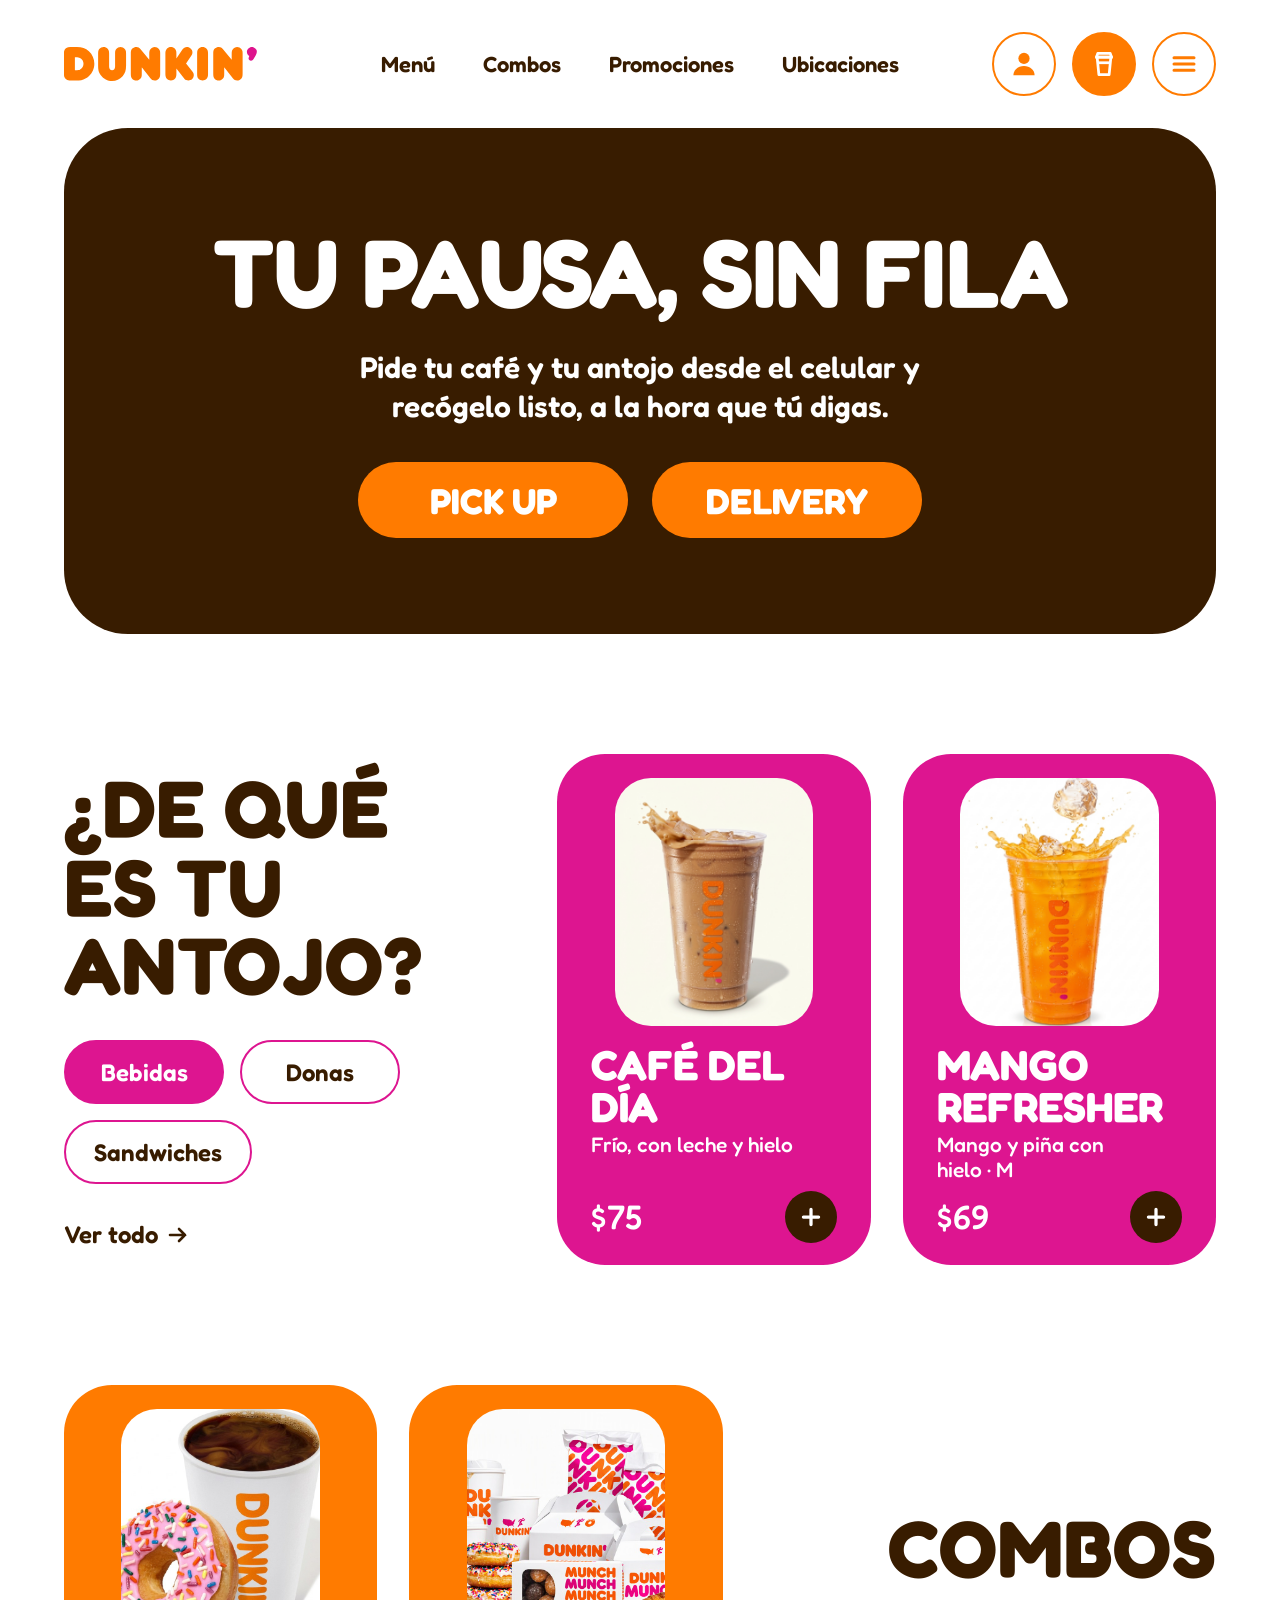
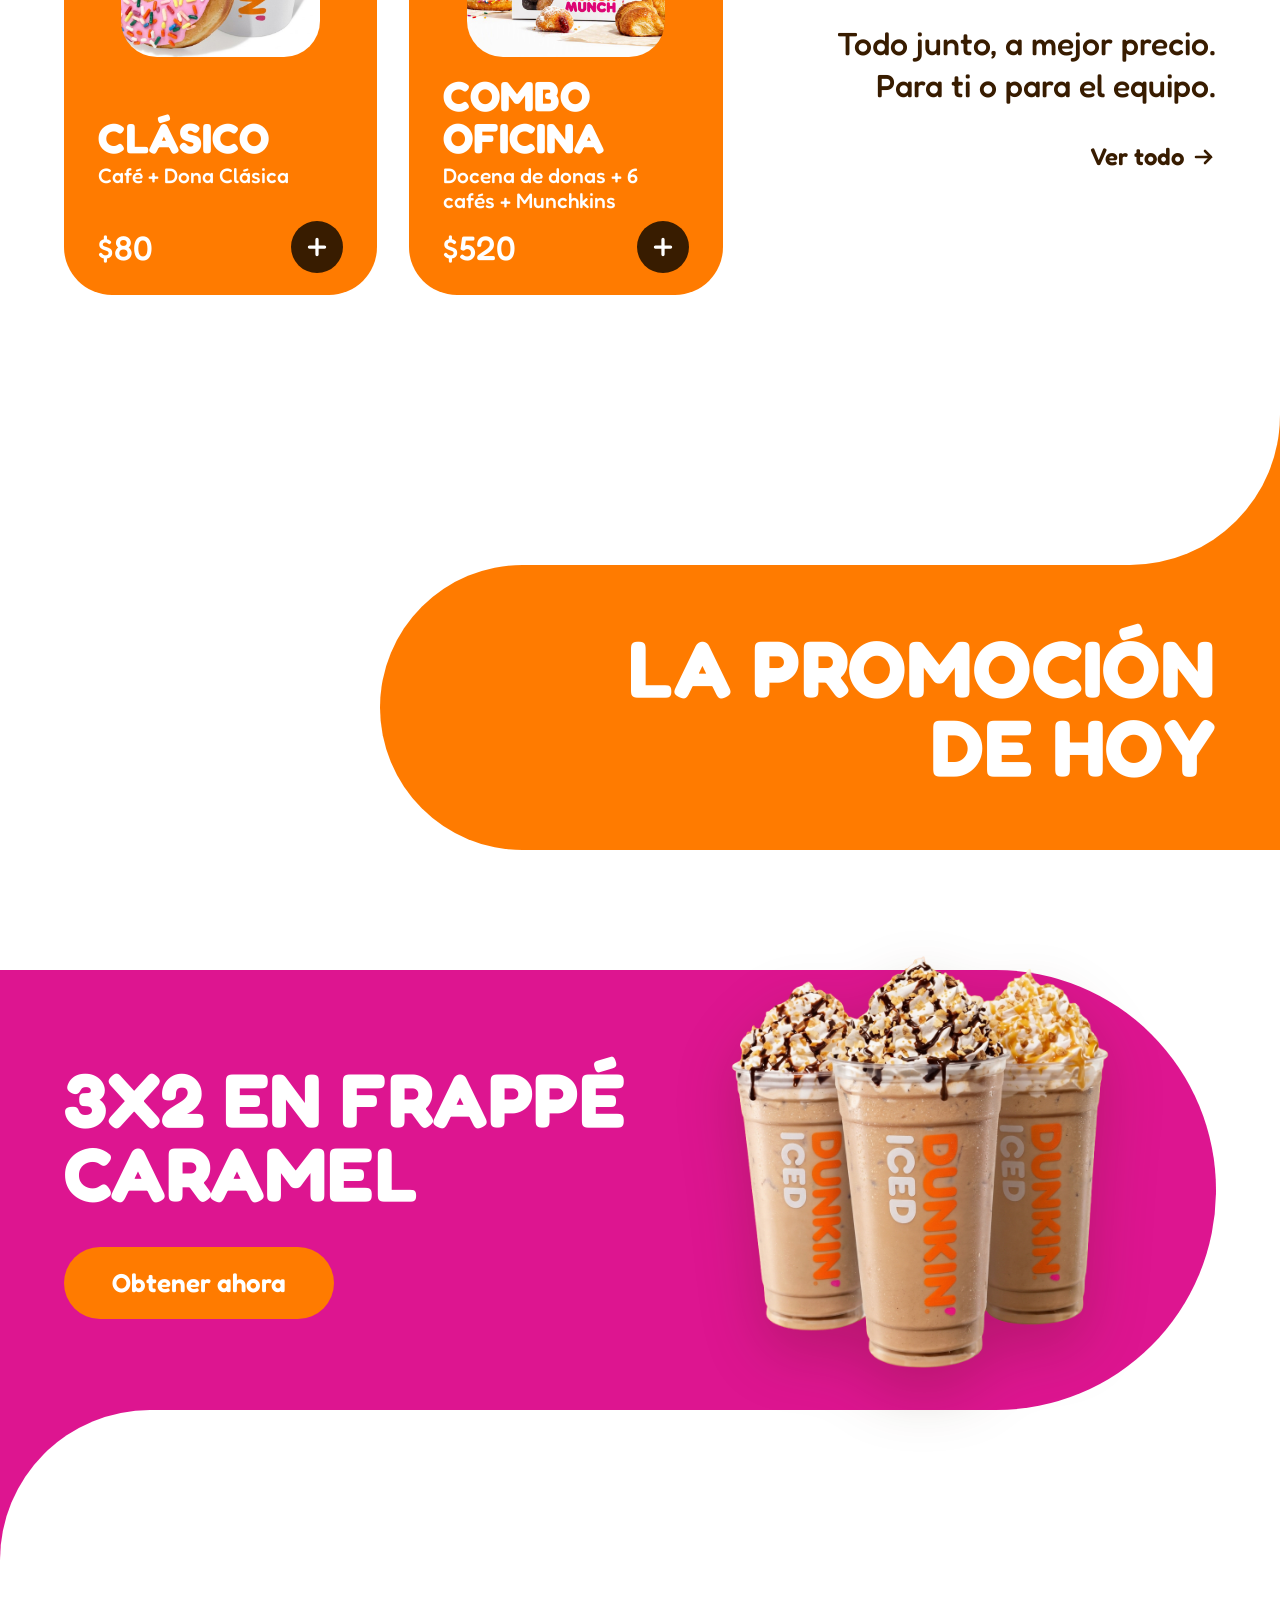
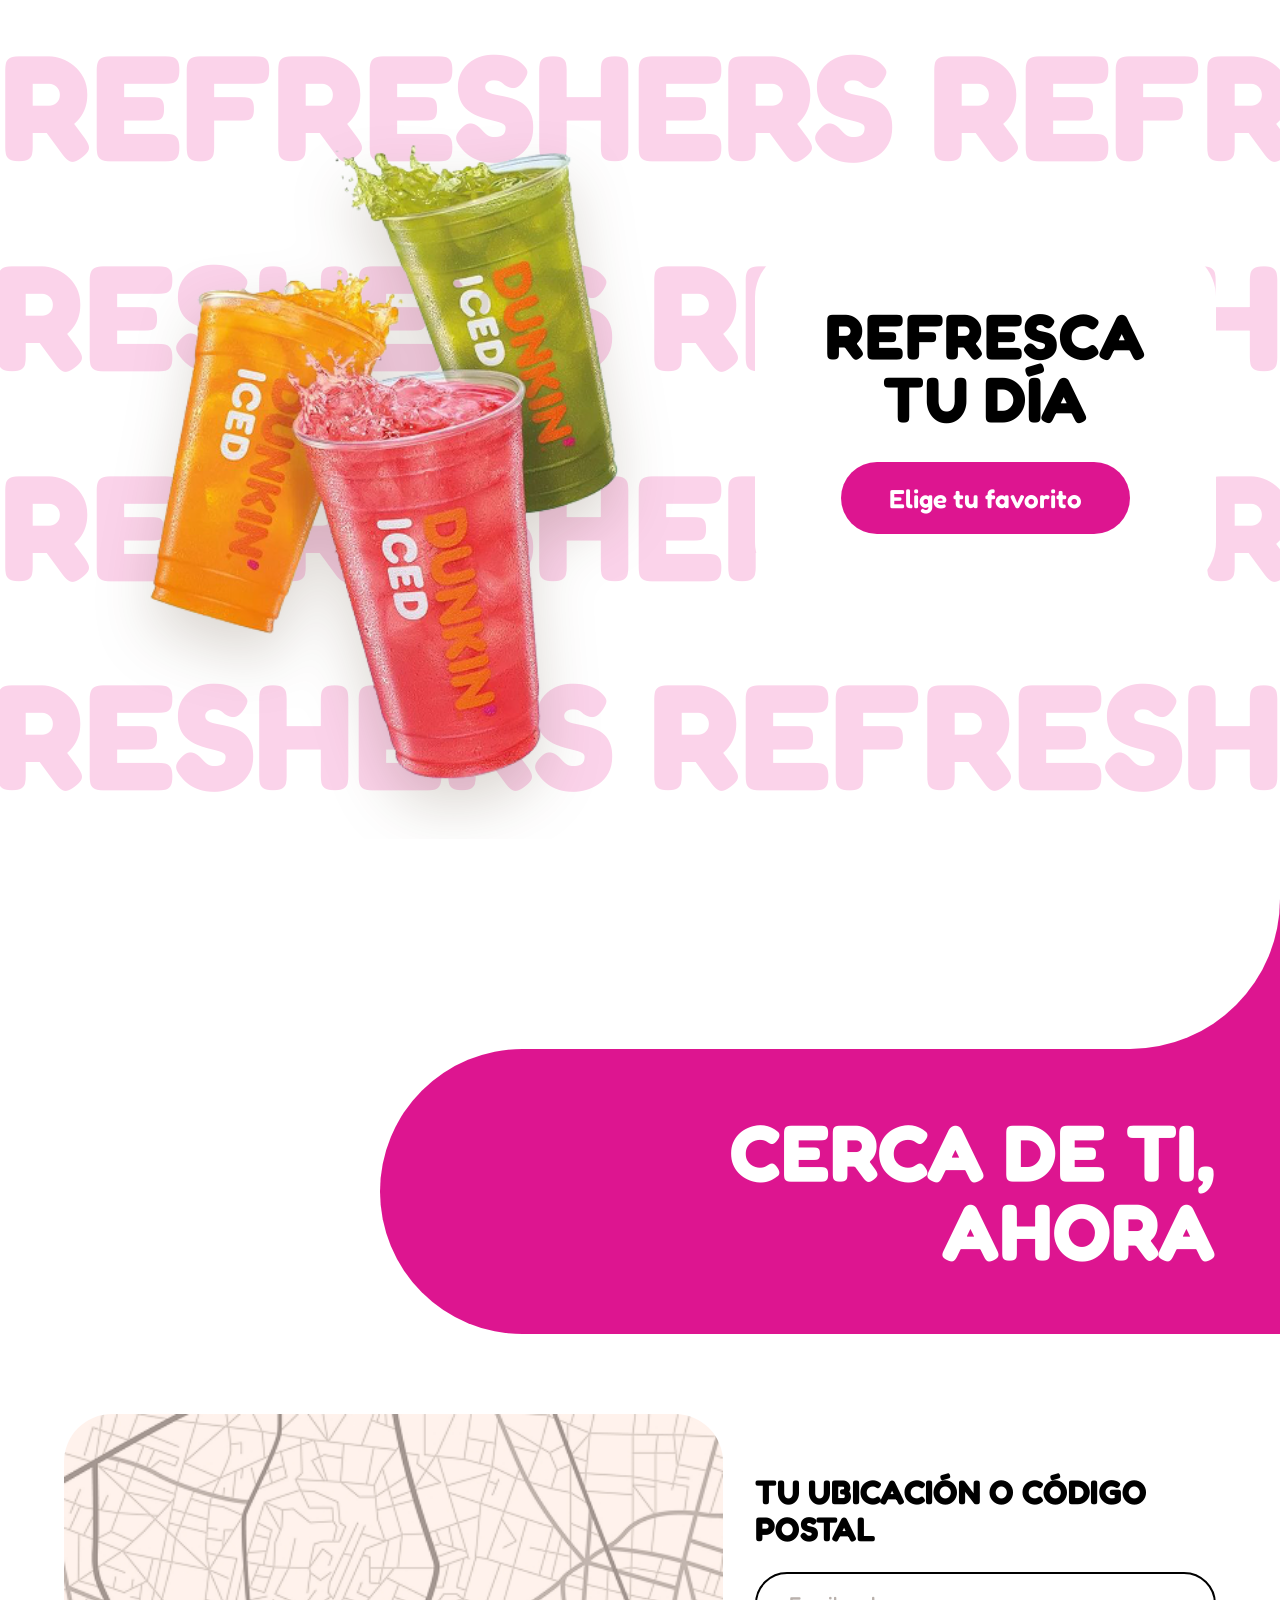
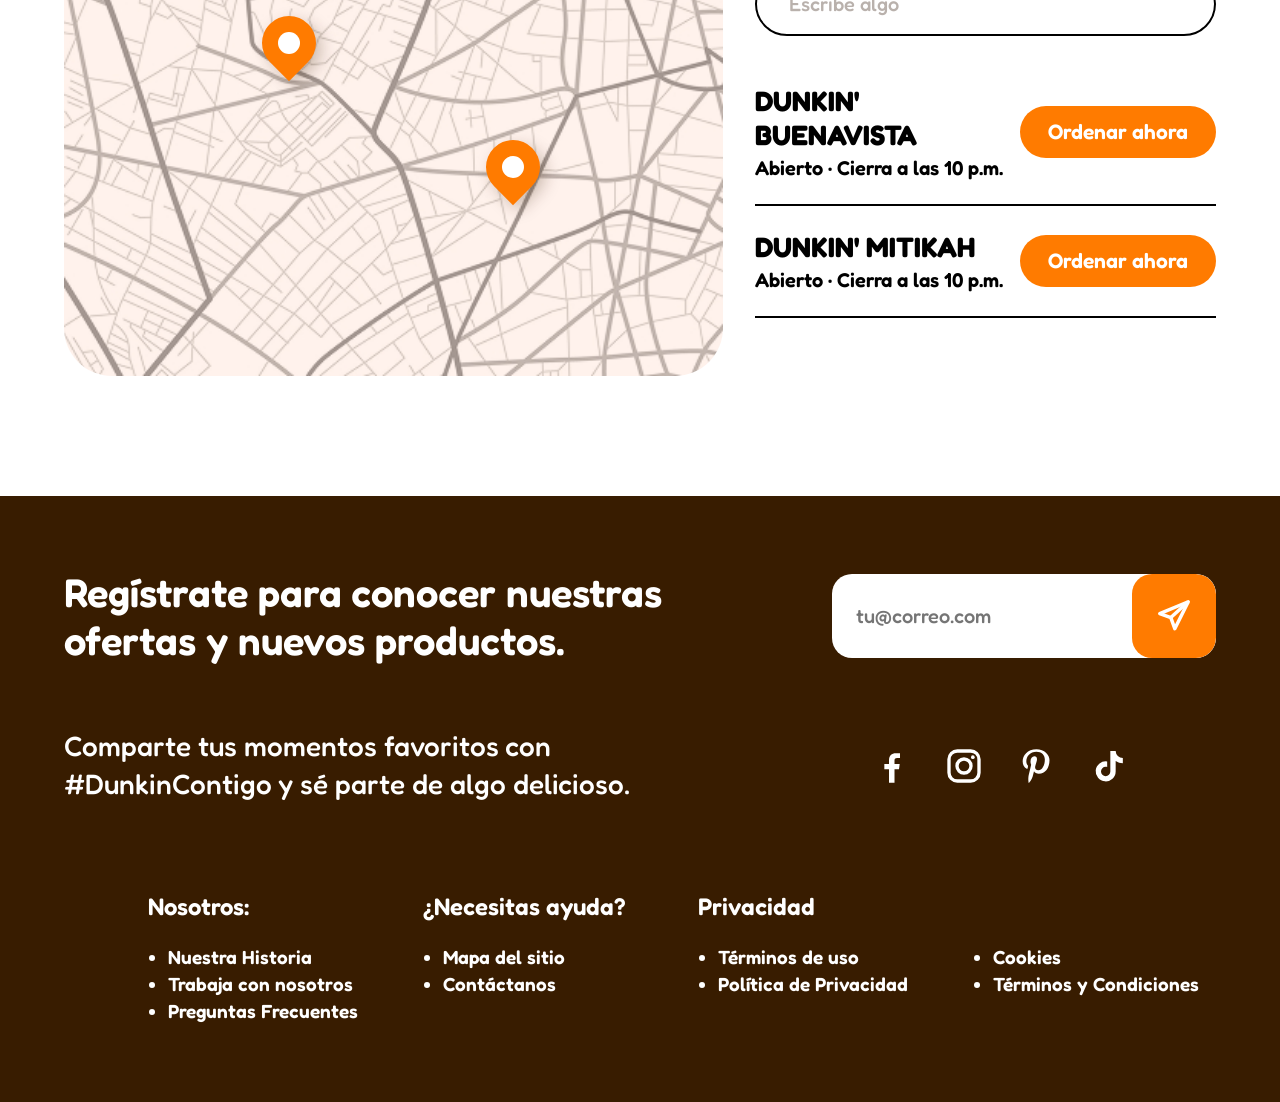
==== commit 4893164a: "Ajustes responsive en celular y Café del día con Personalizar Co-Authored-By: Claude Opus 5.5 <norep" ====
--- a/index.html
+++ b/index.html
@@ -11,7 +11,7 @@
   <link rel="preconnect" href="https://fonts.gstatic.com" crossorigin>
   <link href="https://fonts.googleapis.com/css2?family=Fredoka:wdth,wght@75..125,300..700&display=swap" rel="stylesheet">
 
-  <link rel="stylesheet" href="css/styles.css?v=3">
+  <link rel="stylesheet" href="css/styles.css?v=4">
 </head>
 <body>
 <div class="page">
@@ -159,6 +159,9 @@
         <span>Refreshers Refreshers Refreshers</span>
         <span>Refreshers Refreshers Refreshers</span>
         <span>Refreshers Refreshers Refreshers</span>
+        <span>Refreshers Refreshers Refreshers</span>
+        <span>Refreshers Refreshers Refreshers</span>
+        <span>Refreshers Refreshers Refreshers</span>
       </div>
 
       <div class="refreshers__inner container">
@@ -274,7 +277,7 @@
   <div class="toast" id="toast" role="status" aria-live="polite"></div>
 </div>
 
-<script src="js/carrito.js?v=3"></script>
-<script src="js/main.js?v=3"></script>
+<script src="js/carrito.js?v=4"></script>
+<script src="js/main.js?v=4"></script>
 </body>
 </html>
--- a/css/styles.css
+++ b/css/styles.css
@@ -460,6 +460,7 @@
   color: var(--pink-soft);
 }
 .refreshers__words span:nth-child(even) { transform: translateX(-280px); }
+.refreshers__words span:nth-child(n+5) { display: none; }   /* renglones extra: solo en celular */
 
 .refreshers__inner {
   position: relative;
@@ -942,3 +943,55 @@
   html { scroll-behavior: auto; }
   *, *::before, *::after { transition: none !important; }
 }
+
+
+/* =========================================================
+   Ajustes para celular (revisión en iPhone)
+   ========================================================= */
+@media (max-width: 900px) {
+  /* Fondo café debajo del footer: el espacio extra se ve como parte del footer */
+  html { background: var(--brown); }
+  body { background: var(--white); }
+  .footer { padding-bottom: calc(48px + env(safe-area-inset-bottom, 0px)); }
+
+  /* Hero: botones del mismo tamaño y en una sola línea */
+  .hero { gap: 12px; padding: 40px 20px; }
+  .hero__text { font-size: 17px; line-height: 1.35; }
+  .hero__actions {
+    display: grid;
+    grid-template-columns: repeat(2, minmax(0, 1fr));
+    width: 100%;
+    gap: 10px;
+    margin-top: 6px;
+  }
+  .hero .btn--xl { width: 100%; height: 52px; padding: 0 8px; font-size: 20px; white-space: nowrap; }
+
+  /* Títulos y párrafos más pegados */
+  .feature__side { gap: 12px; }
+  .feature__text { margin-top: -2px; }
+  .tabs { margin-top: 6px; }
+  .link-more { margin-top: 4px; }
+  .locations__panel { gap: 14px; }
+
+  /* Tarjetas: textos del mismo tamaño para que no se desfasen */
+  .card__title { font-size: 17px; line-height: 1.05; }
+  .card__desc { font-size: 12px; line-height: 1.3; }
+  .card__price { font-size: 17px; }
+
+  /* Composición Refreshers como el prototipo: texto lleno detrás de los vasos
+     y "Refresca tu día" + botón debajo */
+  .refreshers { margin-top: 56px; padding: 0; }
+  .refreshers__words {
+    bottom: auto;
+    height: calc((100vw - 2 * var(--gutter)) * 583 / 430);
+    justify-content: flex-start;
+    overflow: hidden;
+  }
+  .refreshers__words span,
+  .refreshers__words span:nth-child(n+5) { display: block; font-size: 82px; line-height: .9; }
+  .refreshers__words span:nth-child(odd) { transform: translateX(-10px); }
+  .refreshers__words span:nth-child(even) { transform: translateX(-150px); }
+  .refreshers__inner { row-gap: 20px; }
+  .refreshers__img { width: 100%; }
+  .refreshers__cta { gap: 14px; padding-bottom: 8px; }
+}
